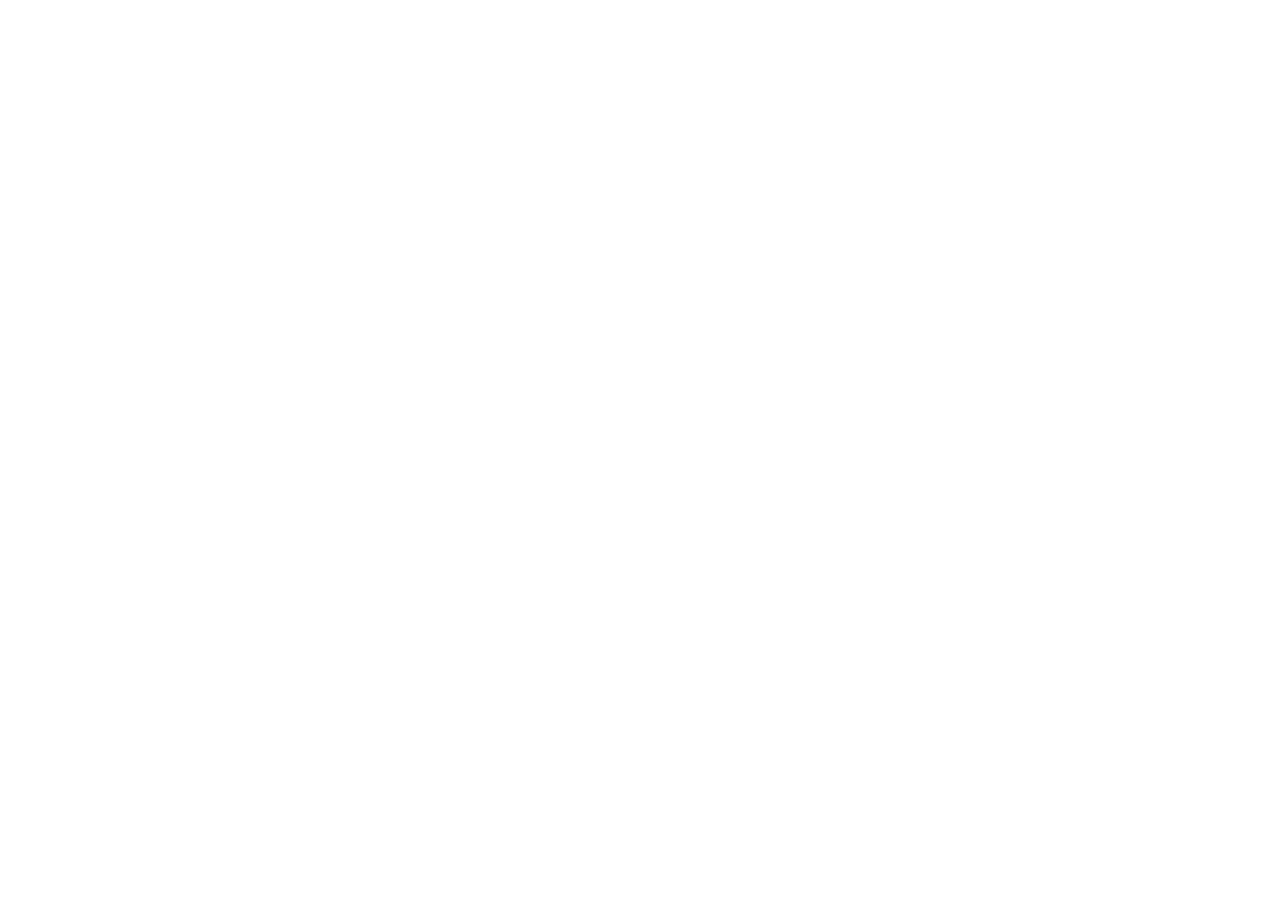
==== about.html @ 950d3e77 "Initial commit - personal portfolio site" ====
<!DOCTYPE html>
<html lang="en">
<head>
    <meta charset="UTF-8">
    <meta name="viewport" content="width=device-width, initial-scale=1.0">
    <title>Document</title>
</head>
<body>
    
</body>
</html>
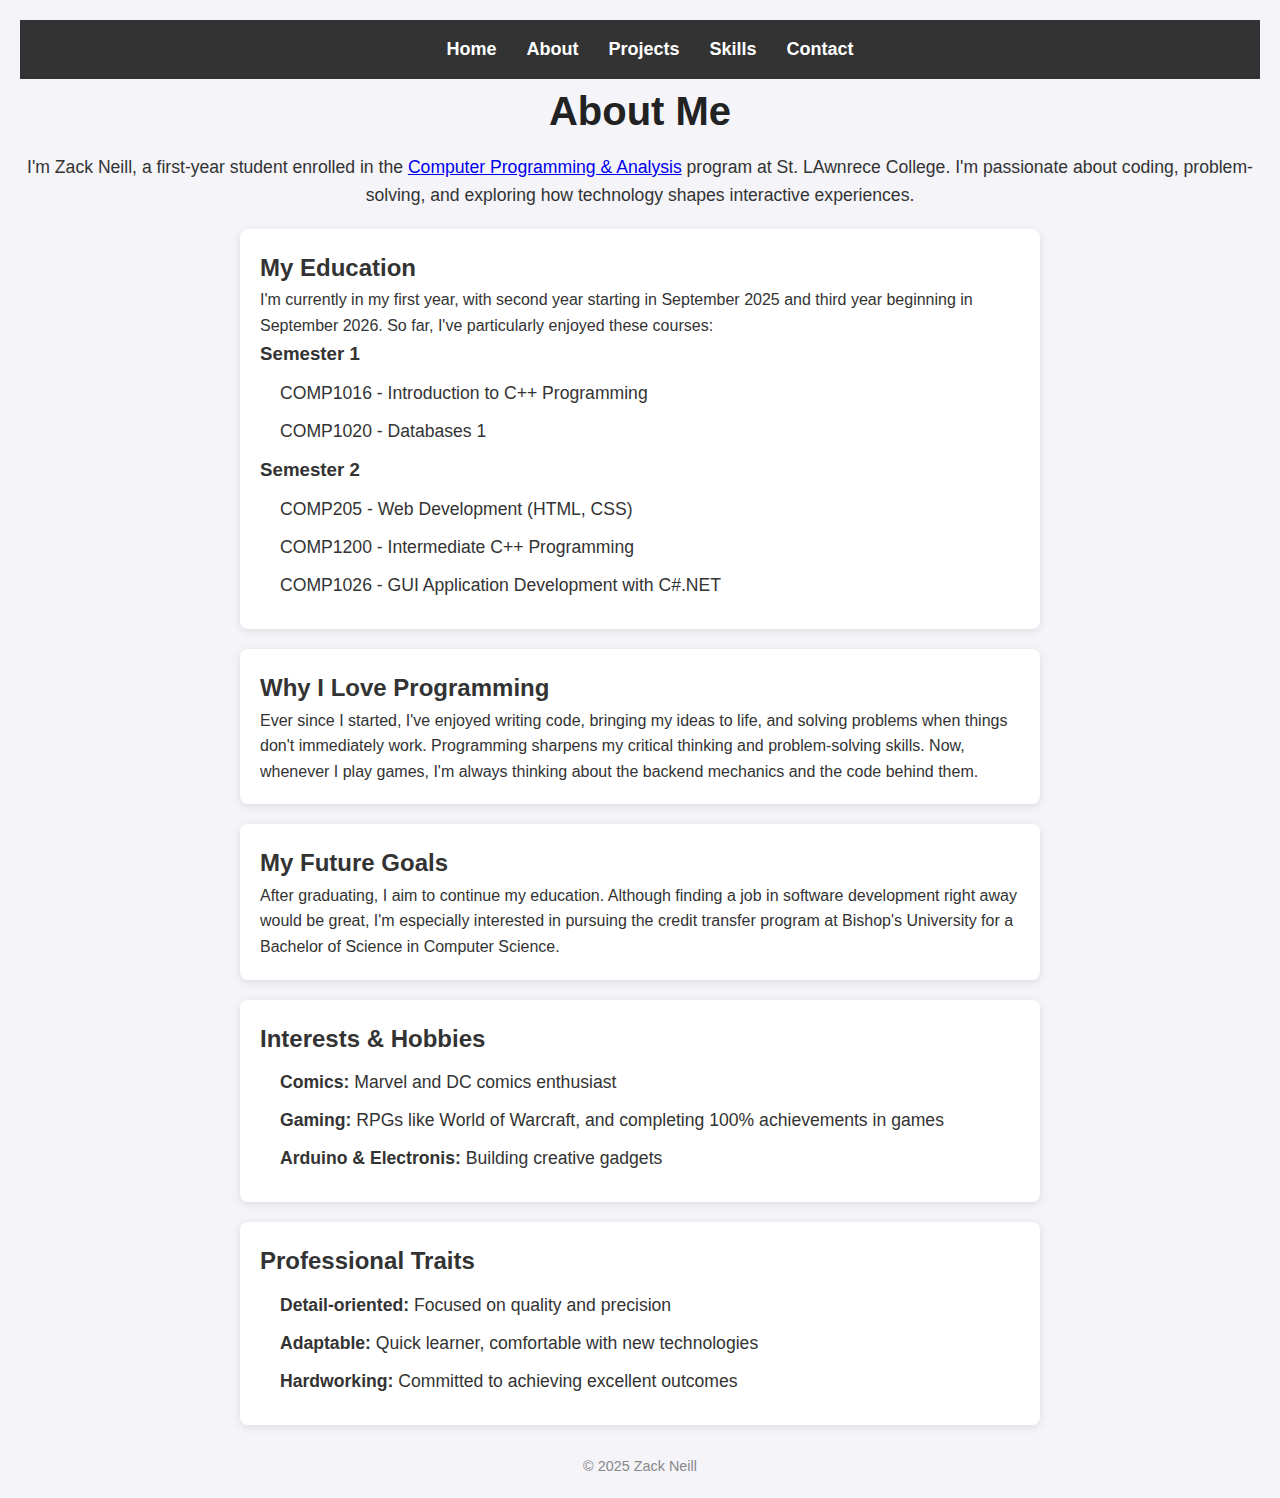
==== commit f2cfb5c6: "Updated all pages with current and correct information, implemented a form with formspree.com, as we" ====
--- a/about.html
+++ b/about.html
@@ -3,9 +3,85 @@
 <head>
     <meta charset="UTF-8">
     <meta name="viewport" content="width=device-width, initial-scale=1.0">
-    <title>Document</title>
+    <title>Zack Neill | About</title>
+    <link rel="stylesheet" href="css/style.css">
 </head>
 <body>
-    
+    <!-- Navigation Menu -->
+    <nav>
+        <ul>
+            <li><a href="index.html">Home</a></li>
+            <li><a href="about.html">About</a></li>
+            <li><a href="projects.html">Projects</a></li>
+            <li><a href="skills.html">Skills</a></li>
+            <li><a href="contact.html">Contact</a></li>
+        </ul>
+    </nav>
+
+    <!-- Main Content -->
+    <header>
+        <h1>About Me</h1>
+        <p>
+            I'm Zack Neill, a first-year student enrolled in the <a href="https://www.stlawrencecollege.ca/programs/computer-programming-and-analysis/full-time/kingston" target="_blank">Computer Programming & Analysis</a> program at St. LAwnrece College. I'm passionate about coding, problem-solving, and exploring how technology shapes interactive experiences.
+        </p>
+    </header>
+
+    <section>
+        <h2>My Education</h2>
+        <p>
+            I'm currently in my first year, with second year starting in September 2025 and third year beginning in September 2026. So far, I've particularly enjoyed these courses:
+        </p>
+        <h3>Semester 1</h3>
+        <ul>
+            <li>COMP1016 - Introduction to C++ Programming</li>
+            <li>COMP1020 - Databases 1</li>
+        </ul>
+        <h3>Semester 2</h3>
+        <ul>
+            <li>COMP205 - Web Development (HTML, CSS)</li>
+            <li>COMP1200 - Intermediate C++ Programming</li>
+            <li>COMP1026 - GUI Application Development with C#.NET</li>
+        </ul>
+    </section>
+
+    <section>
+        <h2>Why I Love Programming</h2>
+        <p>
+            Ever since I started, I've enjoyed writing code, bringing my ideas to life, and solving problems when things don't immediately work. Programming sharpens my critical thinking and problem-solving skills. Now, whenever I play games, I'm always thinking about the backend mechanics and the code behind them.
+        </p>
+    </section>
+
+    <section>
+        <h2>My Future Goals</h2>
+        <p>
+            After graduating, I aim to continue my education. Although finding a job in software development right away would be great, I'm especially interested in pursuing the credit transfer program at Bishop's University for a Bachelor of Science in Computer Science.
+        </p>
+    </section>
+
+    <section>
+        <h2>Interests & Hobbies</h2>
+        <ul>
+            <li><strong>Comics:</strong> Marvel and DC comics enthusiast</li>
+            <li><strong>Gaming:</strong> RPGs like World of Warcraft, and completing 100% achievements in games</li>
+            <li><strong>Arduino & Electronis:</strong> Building creative gadgets</li>
+        </ul>
+    </section>
+
+    <section>
+        <h2>Professional Traits</h2>
+        <ul>
+            <li><strong>Detail-oriented:</strong> Focused on quality and precision</li>
+            <li><strong>Adaptable:</strong> Quick learner, comfortable with new technologies</li>
+            <li><strong>Hardworking:</strong> Committed to achieving excellent outcomes</li>
+        </ul>
+    </section>
+
+    <!-- Footer -->
+    <footer>
+        <p>&copy; 2025 Zack Neill</p>
+    </footer>
+
+    <!-- JavaScript -->
+    <script src="js/script.js"></script>
 </body>
 </html>--- a/css/style.css
+++ b/css/style.css
@@ -0,0 +1,169 @@
+/* General reset for consistency */
+* {
+    margin: 0;
+    padding: 0;
+    box-sizing: border-box;
+    font-family: Arial, Helvetica, sans-serif;
+}
+
+/* General Page Styles */
+body {
+    background-color: #f4f4f9;
+    color: #333;
+    line-height: 1.6;
+    padding: 20px;
+}
+
+/* Navigation Bar */
+nav {
+    background-color: #333;
+    padding: 15px 0;
+    text-align: center;
+}
+
+nav ul {
+    list-style: none;
+    display: flex;
+    justify-content: center;
+}
+
+nav ul li {
+    margin: 0 15px;
+}
+
+nav ul li a {
+    text-decoration: none;
+    color: white;
+    font-size: 18px;
+    font-weight: bold;
+    transition: color 0.3s ease;
+}
+
+nav ul li a:hover {
+    color: #4da8da;
+}
+
+/* Header Styling */
+header {
+    text-align: center;
+    margin-top: 40px 0;
+}
+
+header h1 {
+    font-size: 2.5rem;
+    color: #222;
+}
+
+header h2 {
+    font-size: 1.5rem;
+    color: #555;
+}
+
+header p {
+    font-size: 1.1rem;
+    margin-top: 10px;
+}
+
+/* Section Styling */
+section {
+    background: white;
+    padding: 20px;
+    margin: 20px auto;
+    max-width: 800px;
+    border-radius: 8px;
+    box-shadow: 0px 2px 10px rgba(0, 0, 0, 0.1);
+}
+
+/* Project Cards */
+.project {
+    border: 2px solid #ddd;
+    padding: 15px;
+    margin-bottom: 15px;
+    border-radius: 5px;
+    background-color: #fff;
+}
+
+.project h2 a {
+    color: #0066cc;
+    text-decoration: none;
+}
+
+.project h2 a:hover {
+    text-decoration: underline;
+}
+
+/* Skills List */
+ul {
+    list-style: none;
+    padding-left: 20px;
+}
+
+ul li {
+    margin: 10px 0;
+    font-size: 1.1rem;
+}
+
+/* Contact Form */
+form {
+    display: flex;
+    flex-direction: column;
+    gap: 10px;
+}
+
+form label {
+    font-weight: bold;
+}
+
+form input, form textarea {
+    width: 100%;
+    padding: 10px;
+    border: 1px solid #ccc;
+    border-radius: 5px;
+}
+
+button {
+    background-color: #0066cc;
+    color: white;
+    border: none;
+    padding: 10px;
+    font-size: 16px;
+    border-radius: 5px;
+    cursor: pointer;
+    transition: background 0.3s;
+}
+
+button:hover {
+    background-color: #004499;
+}
+
+/* Footer */
+footer {
+    text-align: center;
+    margin-top: 30px;
+    font-size: 0.9rem;
+    color: #888;
+}
+
+/* Responsive Styles */
+@media (max-width: 600px) {
+    nav ul {
+        flex-direction: column;
+        align-items: center;
+    }
+
+    nav ul li {
+        margin: 5px 0;
+    }
+
+    header h1 {
+        font-size: 2rem;
+    }
+
+    header h2 {
+        font-size: 1.2rem;
+    }
+
+    body {
+        padding: 10px;
+    }
+}